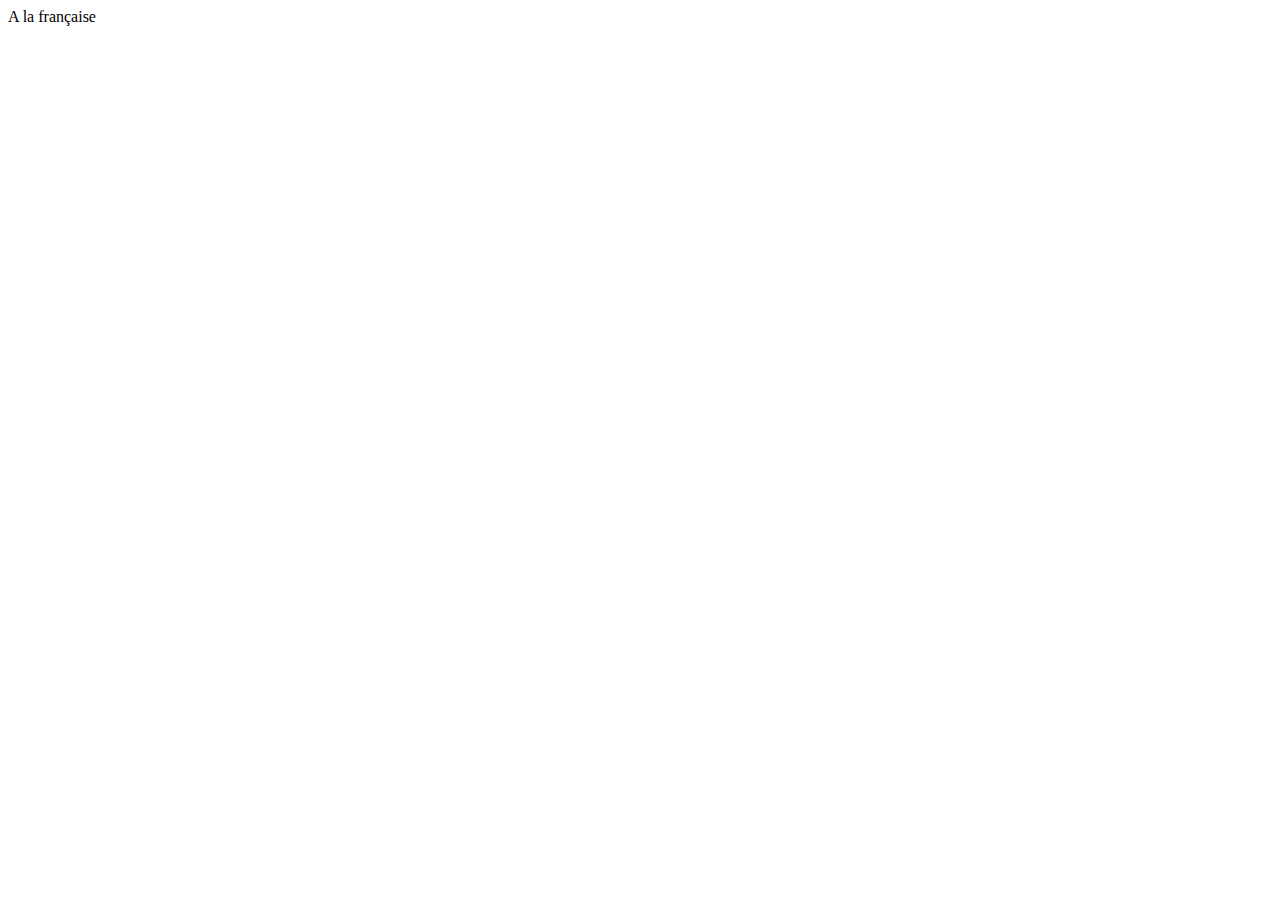
==== restaurants/aLaFrancaise.html @ 0c7dd2fc "mise en place page restaurants" ====
<!DOCTYPE html>
<html lang="en">
    <head>
        <meta charset="UTF-8" />
        <meta name="viewport" content="width=device-width, initial-scale=1.0" />
        <title>A la française</title>
    </head>
    <body>
        A la française
    </body>
</html>
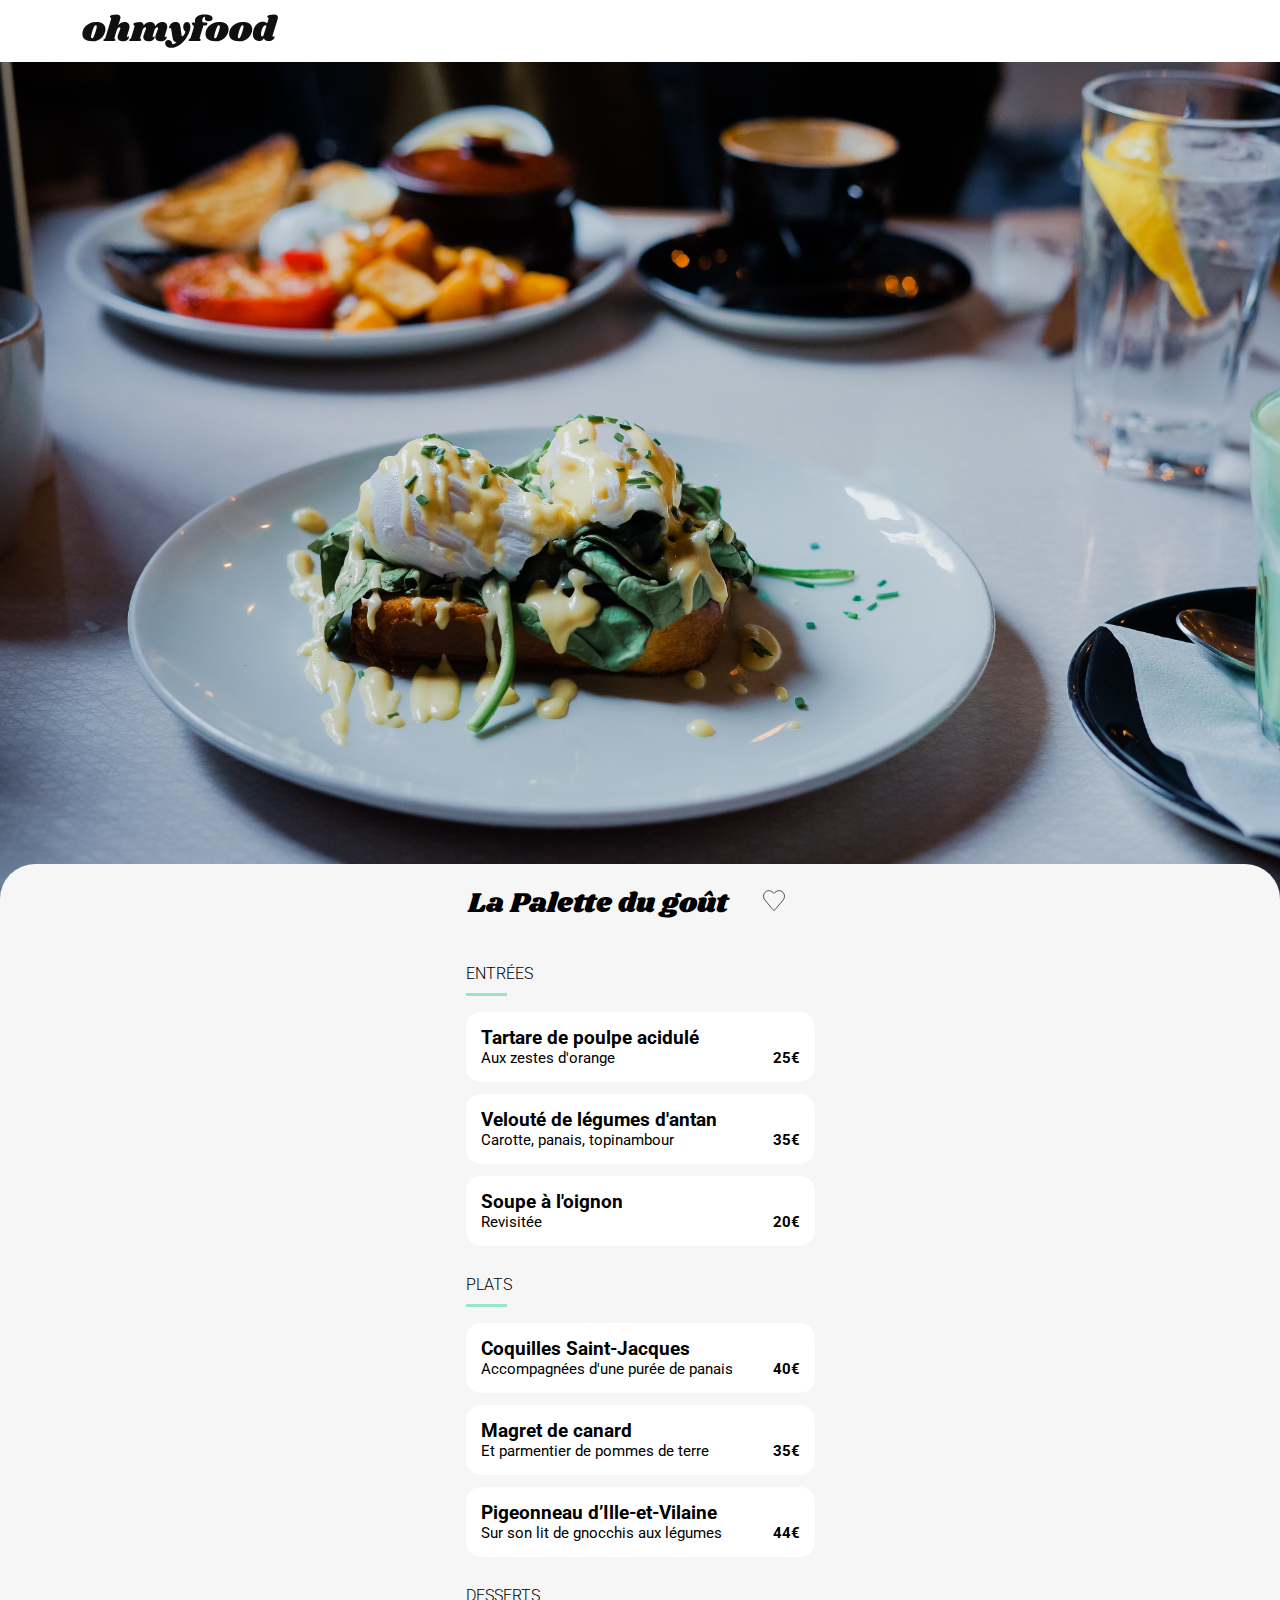
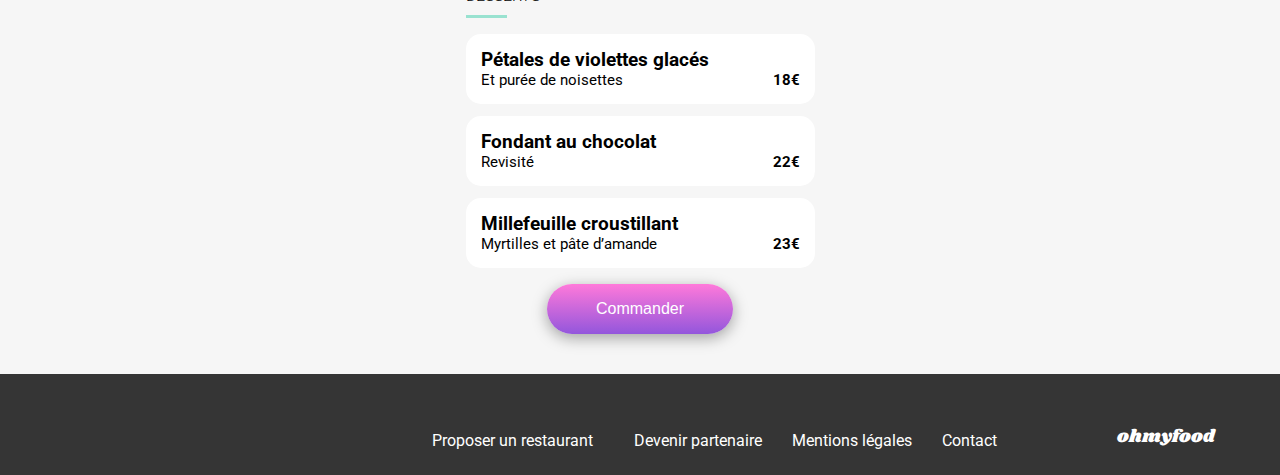
==== commit e50cce06: "mise en place des pages restaurants" ====
--- a/restaurants/aLaFrancaise.html
+++ b/restaurants/aLaFrancaise.html
@@ -3,9 +3,344 @@
     <head>
         <meta charset="UTF-8" />
         <meta name="viewport" content="width=device-width, initial-scale=1.0" />
+        <link
+            rel="stylesheet"
+            href="https://cdnjs.cloudflare.com/ajax/libs/font-awesome/6.2.1/css/all.min.css"
+            integrity="sha512-MV7K8+y+gLIBoVD59lQIYicR65iaqukzvf/nwasF0nqhPay5w/9lJmVM2hMDcnK1OnMGCdVK+iQrJ7lzPJQd1w=="
+            crossorigin="anonymous"
+            referrerpolicy="no-referrer"
+        />
+        <link
+            href="https://fonts.googleapis.com/css2?family=Roboto:wght@300;500;700&family=Shrikhand&display=swap"
+            rel="stylesheet"
+        />
+        <link href="https://fonts.googleapis.com/css2?family=Shrikhand&display=swap" rel="stylesheet" />
+        <link rel="stylesheet" href="../sass/main.css" />
         <title>A la française</title>
     </head>
     <body>
-        A la française
+        <header class="header">
+            <div class="header_restaurants">
+                <a class="arrow" href="../index.html"><i class="fa-solid fa-arrow-left fa-lg"></i></a>
+                <img src="../images-text/images/logo/ohmyfood@2x.svg" alt="logo ohmyfood" />
+            </div>
+
+            <img
+                class="resto_photo"
+                src="../images-text/images/restaurants/toa-heftiba-DQKerTsQwi0-unsplash.jpg"
+                alt="photo A la française"
+            />
+        </header>
+        <main class="resto_menu">
+            <div class="resto_menu-header">
+                <h1 class="resto_name">La Palette du goût</h1>
+                <button class="card__icon heart-restaurants">
+                    <svg
+                        width="22px"
+                        height="21px"
+                        class="card__like"
+                        viewBox="0 -1 32 32"
+                        version="1.1"
+                        fill="transparant"
+                        stroke="black"
+                    >
+                        <defs>
+                            <linearGradient id="gradient" x1="0%" y1="0%" x2="0%" y2="100%">
+                                <stop offset="0%" style="stop-color: #9356dc" />
+                                <stop offset="100%" style="stop-color: #ff79da" />
+                            </linearGradient>
+                        </defs>
+                        <g class="SVGRepo_bgCarrier" stroke-width="0" />
+
+                        <g class="SVGRepo_tracerCarrier" stroke-linecap="round" stroke-linejoin="round" />
+
+                        <g class="SVGRepo_iconCarrier">
+                            <title>heart-like</title>
+                            <desc>Created with Sketch Beta.</desc>
+                            <defs></defs>
+                            <g class="Page-1" stroke="none" stroke-width="1" fill="none" fill-rule="evenodd">
+                                <g class="Icon-Set-Filled" transform="translate(-102.000000, -882.000000)" fill="none">
+                                    <path
+                                        fill="transparent"
+                                        stroke="black"
+                                        d="M126,882 C122.667,882 119.982,883.842 117.969,886.235 C116.013,883.76 113.333,882 110,882 C105.306,882 102,886.036 102,890.438 C102,892.799 102.967,894.499 104.026,896.097 L116.459,911.003 C117.854,912.312 118.118,912.312 119.513,911.003 L131.974,896.097 C133.22,894.499 134,892.799 134,890.438 C134,886.036 130.694,882 126,882"
+                                        class="heart-like"
+                                    ></path>
+                                </g>
+                            </g>
+                        </g>
+                    </svg>
+                </button>
+            </div>
+
+            <section class="resto_menu-entries">
+                <h2 class="resto_menu-title">Entrées</h2>
+
+                <ul class="resto_menu-list">
+                    <li class="resto_menu-list-item">
+                        <div class="resto_menu-list-item-text">
+                            <h3>Tartare de poulpe acidulé</h3>
+                            <div class="resto_menu-list-item-complement">
+                                <p>Aux zestes d'orange</p>
+                                <h4>25€</h4>
+                            </div>
+                        </div>
+                        <div class="selected">
+                            <svg viewBox="0 0 60 69" fill="none" xmlns="http://www.w3.org/2000/svg">
+                                <g class="Select-button">
+                                    <path
+                                        class="Rectangle-8"
+                                        d="M0.5 0H44.5C52.7843 0 59.5 6.71573 59.5 15V54C59.5 62.2843 52.7843 69 44.5 69H0.5V0Z"
+                                        fill="#99E2D0"
+                                    />
+                                    <path
+                                        class="IconCheck"
+                                        d="M40.0847 34.9656C40.0847 40.4884 35.6076 44.9656 30.0847 44.9656C24.5619 44.9656 20.0847 40.4884 20.0847 34.9656C20.0847 29.4427 24.5619 24.9656 30.0847 24.9656C35.6076 24.9656 40.0847 29.4427 40.0847 34.9656ZM28.928 40.2605L36.3474 32.8411C36.5993 32.5892 36.5993 32.1807 36.3474 31.9288L35.435 31.0164C35.1831 30.7644 34.7746 30.7644 34.5226 31.0164L28.4718 37.0671L25.6469 34.2421C25.3949 33.9902 24.9864 33.9902 24.7344 34.2421L23.8221 35.1545C23.5701 35.4065 23.5701 35.815 23.8221 36.0669L28.0156 40.2605C28.2676 40.5124 28.676 40.5124 28.928 40.2605Z"
+                                        fill="white"
+                                    />
+                                </g>
+                            </svg>
+                        </div>
+                    </li>
+                    <li class="resto_menu-list-item">
+                        <div class="resto_menu-list-item-text">
+                            <h3>Velouté de légumes d'antan</h3>
+                            <div class="resto_menu-list-item-complement">
+                                <p>Carotte, panais, topinambour</p>
+                                <h4>35€</h4>
+                            </div>
+                        </div>
+                        <div class="selected">
+                            <svg viewBox="0 0 60 69" fill="none" xmlns="http://www.w3.org/2000/svg">
+                                <g class="Select-button">
+                                    <path
+                                        class="Rectangle-8"
+                                        d="M0.5 0H44.5C52.7843 0 59.5 6.71573 59.5 15V54C59.5 62.2843 52.7843 69 44.5 69H0.5V0Z"
+                                        fill="#99E2D0"
+                                    />
+                                    <path
+                                        class="IconCheck"
+                                        d="M40.0847 34.9656C40.0847 40.4884 35.6076 44.9656 30.0847 44.9656C24.5619 44.9656 20.0847 40.4884 20.0847 34.9656C20.0847 29.4427 24.5619 24.9656 30.0847 24.9656C35.6076 24.9656 40.0847 29.4427 40.0847 34.9656ZM28.928 40.2605L36.3474 32.8411C36.5993 32.5892 36.5993 32.1807 36.3474 31.9288L35.435 31.0164C35.1831 30.7644 34.7746 30.7644 34.5226 31.0164L28.4718 37.0671L25.6469 34.2421C25.3949 33.9902 24.9864 33.9902 24.7344 34.2421L23.8221 35.1545C23.5701 35.4065 23.5701 35.815 23.8221 36.0669L28.0156 40.2605C28.2676 40.5124 28.676 40.5124 28.928 40.2605Z"
+                                        fill="white"
+                                    />
+                                </g>
+                            </svg>
+                        </div>
+                    </li>
+                    <li class="resto_menu-list-item">
+                        <div class="resto_menu-list-item-text">
+                            <h3>Soupe à l'oignon</h3>
+                            <div class="resto_menu-list-item-complement">
+                                <p>Revisitée</p>
+                                <h4>20€</h4>
+                            </div>
+                        </div>
+                        <div class="selected">
+                            <svg viewBox="0 0 60 69" fill="none" xmlns="http://www.w3.org/2000/svg">
+                                <g class="Select-button">
+                                    <path
+                                        class="Rectangle8"
+                                        d="M0.5 0H44.5C52.7843 0 59.5 6.71573 59.5 15V54C59.5 62.2843 52.7843 69 44.5 69H0.5V0Z"
+                                        fill="#99E2D0"
+                                    />
+                                    <path
+                                        class="IconCheck"
+                                        d="M40.0847 34.9656C40.0847 40.4884 35.6076 44.9656 30.0847 44.9656C24.5619 44.9656 20.0847 40.4884 20.0847 34.9656C20.0847 29.4427 24.5619 24.9656 30.0847 24.9656C35.6076 24.9656 40.0847 29.4427 40.0847 34.9656ZM28.928 40.2605L36.3474 32.8411C36.5993 32.5892 36.5993 32.1807 36.3474 31.9288L35.435 31.0164C35.1831 30.7644 34.7746 30.7644 34.5226 31.0164L28.4718 37.0671L25.6469 34.2421C25.3949 33.9902 24.9864 33.9902 24.7344 34.2421L23.8221 35.1545C23.5701 35.4065 23.5701 35.815 23.8221 36.0669L28.0156 40.2605C28.2676 40.5124 28.676 40.5124 28.928 40.2605Z"
+                                        fill="white"
+                                    />
+                                </g>
+                            </svg>
+                        </div>
+                    </li>
+                </ul>
+            </section>
+
+            <section class="resto_menu-dishes">
+                <h2 class="resto_menu-title">plats</h2>
+
+                <ul class="resto_menu-list">
+                    <li class="resto_menu-list-item">
+                        <div class="resto_menu-list-item-text">
+                            <h3>Coquilles Saint-Jacques</h3>
+                            <div class="resto_menu-list-item-complement">
+                                <p>Accompagnées d'une purée de panais</p>
+                                <h4>40€</h4>
+                            </div>
+                        </div>
+                        <div class="selected">
+                            <svg viewBox="0 0 60 69" fill="none" xmlns="http://www.w3.org/2000/svg">
+                                <g class="Select-button">
+                                    <path
+                                        class="Rectangle-8"
+                                        d="M0.5 0H44.5C52.7843 0 59.5 6.71573 59.5 15V54C59.5 62.2843 52.7843 69 44.5 69H0.5V0Z"
+                                        fill="#99E2D0"
+                                    />
+                                    <path
+                                        class="IconCheck"
+                                        d="M40.0847 34.9656C40.0847 40.4884 35.6076 44.9656 30.0847 44.9656C24.5619 44.9656 20.0847 40.4884 20.0847 34.9656C20.0847 29.4427 24.5619 24.9656 30.0847 24.9656C35.6076 24.9656 40.0847 29.4427 40.0847 34.9656ZM28.928 40.2605L36.3474 32.8411C36.5993 32.5892 36.5993 32.1807 36.3474 31.9288L35.435 31.0164C35.1831 30.7644 34.7746 30.7644 34.5226 31.0164L28.4718 37.0671L25.6469 34.2421C25.3949 33.9902 24.9864 33.9902 24.7344 34.2421L23.8221 35.1545C23.5701 35.4065 23.5701 35.815 23.8221 36.0669L28.0156 40.2605C28.2676 40.5124 28.676 40.5124 28.928 40.2605Z"
+                                        fill="white"
+                                    />
+                                </g>
+                            </svg>
+                        </div>
+                    </li>
+                    <li class="resto_menu-list-item">
+                        <div class="resto_menu-list-item-text">
+                            <h3>Magret de canard</h3>
+                            <div class="resto_menu-list-item-complement">
+                                <p>Et parmentier de pommes de terre</p>
+                                <h4>35€</h4>
+                            </div>
+                        </div>
+                        <div class="selected">
+                            <svg viewBox="0 0 60 69" fill="none" xmlns="http://www.w3.org/2000/svg">
+                                <g class="Select-button">
+                                    <path
+                                        class="Rectangle-8"
+                                        d="M0.5 0H44.5C52.7843 0 59.5 6.71573 59.5 15V54C59.5 62.2843 52.7843 69 44.5 69H0.5V0Z"
+                                        fill="#99E2D0"
+                                    />
+                                    <path
+                                        class="IconCheck"
+                                        d="M40.0847 34.9656C40.0847 40.4884 35.6076 44.9656 30.0847 44.9656C24.5619 44.9656 20.0847 40.4884 20.0847 34.9656C20.0847 29.4427 24.5619 24.9656 30.0847 24.9656C35.6076 24.9656 40.0847 29.4427 40.0847 34.9656ZM28.928 40.2605L36.3474 32.8411C36.5993 32.5892 36.5993 32.1807 36.3474 31.9288L35.435 31.0164C35.1831 30.7644 34.7746 30.7644 34.5226 31.0164L28.4718 37.0671L25.6469 34.2421C25.3949 33.9902 24.9864 33.9902 24.7344 34.2421L23.8221 35.1545C23.5701 35.4065 23.5701 35.815 23.8221 36.0669L28.0156 40.2605C28.2676 40.5124 28.676 40.5124 28.928 40.2605Z"
+                                        fill="white"
+                                    />
+                                </g>
+                            </svg>
+                        </div>
+                    </li>
+                    <li class="resto_menu-list-item">
+                        <div class="resto_menu-list-item-text">
+                            <h3>Pigeonneau d’Ille-et-Vilaine</h3>
+                            <div class="resto_menu-list-item-complement">
+                                <p>Sur son lit de gnocchis aux légumes</p>
+                                <h4>44€</h4>
+                            </div>
+                        </div>
+                        <div class="selected">
+                            <svg viewBox="0 0 60 69" fill="none" xmlns="http://www.w3.org/2000/svg">
+                                <g class="Select-button">
+                                    <path
+                                        class="Rectangle-8"
+                                        d="M0.5 0H44.5C52.7843 0 59.5 6.71573 59.5 15V54C59.5 62.2843 52.7843 69 44.5 69H0.5V0Z"
+                                        fill="#99E2D0"
+                                    />
+                                    <path
+                                        class="IconCheck"
+                                        d="M40.0847 34.9656C40.0847 40.4884 35.6076 44.9656 30.0847 44.9656C24.5619 44.9656 20.0847 40.4884 20.0847 34.9656C20.0847 29.4427 24.5619 24.9656 30.0847 24.9656C35.6076 24.9656 40.0847 29.4427 40.0847 34.9656ZM28.928 40.2605L36.3474 32.8411C36.5993 32.5892 36.5993 32.1807 36.3474 31.9288L35.435 31.0164C35.1831 30.7644 34.7746 30.7644 34.5226 31.0164L28.4718 37.0671L25.6469 34.2421C25.3949 33.9902 24.9864 33.9902 24.7344 34.2421L23.8221 35.1545C23.5701 35.4065 23.5701 35.815 23.8221 36.0669L28.0156 40.2605C28.2676 40.5124 28.676 40.5124 28.928 40.2605Z"
+                                        fill="white"
+                                    />
+                                </g>
+                            </svg>
+                        </div>
+                    </li>
+                </ul>
+            </section>
+            <section class="resto_menu-desserts">
+                <h2 class="resto_menu-title">Desserts</h2>
+
+                <ul class="resto_menu-list">
+                    <li class="resto_menu-list-item">
+                        <div class="resto_menu-list-item-text">
+                            <h3>Pétales de violettes glacés</h3>
+                            <div class="resto_menu-list-item-complement">
+                                <p>Et purée de noisettes</p>
+                                <h4>18€</h4>
+                            </div>
+                        </div>
+                        <div class="selected">
+                            <svg viewBox="0 0 60 69" fill="none" xmlns="http://www.w3.org/2000/svg">
+                                <g class="Select-button">
+                                    <path
+                                        class="Rectangle-8"
+                                        d="M0.5 0H44.5C52.7843 0 59.5 6.71573 59.5 15V54C59.5 62.2843 52.7843 69 44.5 69H0.5V0Z"
+                                        fill="#99E2D0"
+                                    />
+                                    <path
+                                        class="IconCheck"
+                                        d="M40.0847 34.9656C40.0847 40.4884 35.6076 44.9656 30.0847 44.9656C24.5619 44.9656 20.0847 40.4884 20.0847 34.9656C20.0847 29.4427 24.5619 24.9656 30.0847 24.9656C35.6076 24.9656 40.0847 29.4427 40.0847 34.9656ZM28.928 40.2605L36.3474 32.8411C36.5993 32.5892 36.5993 32.1807 36.3474 31.9288L35.435 31.0164C35.1831 30.7644 34.7746 30.7644 34.5226 31.0164L28.4718 37.0671L25.6469 34.2421C25.3949 33.9902 24.9864 33.9902 24.7344 34.2421L23.8221 35.1545C23.5701 35.4065 23.5701 35.815 23.8221 36.0669L28.0156 40.2605C28.2676 40.5124 28.676 40.5124 28.928 40.2605Z"
+                                        fill="white"
+                                    />
+                                </g>
+                            </svg>
+                        </div>
+                    </li>
+                    <li class="resto_menu-list-item">
+                        <div class="resto_menu-list-item-text">
+                            <h3>Fondant au chocolat</h3>
+                            <div class="resto_menu-list-item-complement">
+                                <p>Revisité</p>
+                                <h4>22€</h4>
+                            </div>
+                        </div>
+                        <div class="selected">
+                            <svg viewBox="0 0 60 69" fill="none" xmlns="http://www.w3.org/2000/svg">
+                                <g class="Select-button">
+                                    <path
+                                        class="Rectangle-8"
+                                        d="M0.5 0H44.5C52.7843 0 59.5 6.71573 59.5 15V54C59.5 62.2843 52.7843 69 44.5 69H0.5V0Z"
+                                        fill="#99E2D0"
+                                    />
+                                    <path
+                                        class="IconCheck"
+                                        d="M40.0847 34.9656C40.0847 40.4884 35.6076 44.9656 30.0847 44.9656C24.5619 44.9656 20.0847 40.4884 20.0847 34.9656C20.0847 29.4427 24.5619 24.9656 30.0847 24.9656C35.6076 24.9656 40.0847 29.4427 40.0847 34.9656ZM28.928 40.2605L36.3474 32.8411C36.5993 32.5892 36.5993 32.1807 36.3474 31.9288L35.435 31.0164C35.1831 30.7644 34.7746 30.7644 34.5226 31.0164L28.4718 37.0671L25.6469 34.2421C25.3949 33.9902 24.9864 33.9902 24.7344 34.2421L23.8221 35.1545C23.5701 35.4065 23.5701 35.815 23.8221 36.0669L28.0156 40.2605C28.2676 40.5124 28.676 40.5124 28.928 40.2605Z"
+                                        fill="white"
+                                    />
+                                </g>
+                            </svg>
+                        </div>
+                    </li>
+                    <li class="resto_menu-list-item">
+                        <div class="resto_menu-list-item-text">
+                            <h3>Millefeuille croustillant</h3>
+                            <div class="resto_menu-list-item-complement">
+                                <p>Myrtilles et pâte d’amande</p>
+                                <h4>23€</h4>
+                            </div>
+                        </div>
+                        <div class="selected">
+                            <svg viewBox="0 0 60 69" fill="none" xmlns="http://www.w3.org/2000/svg">
+                                <g class="Select-button">
+                                    <path
+                                        class="Rectangle-8"
+                                        d="M0.5 0H44.5C52.7843 0 59.5 6.71573 59.5 15V54C59.5 62.2843 52.7843 69 44.5 69H0.5V0Z"
+                                        fill="#99E2D0"
+                                    />
+                                    <path
+                                        class="IconCheck"
+                                        d="M40.0847 34.9656C40.0847 40.4884 35.6076 44.9656 30.0847 44.9656C24.5619 44.9656 20.0847 40.4884 20.0847 34.9656C20.0847 29.4427 24.5619 24.9656 30.0847 24.9656C35.6076 24.9656 40.0847 29.4427 40.0847 34.9656ZM28.928 40.2605L36.3474 32.8411C36.5993 32.5892 36.5993 32.1807 36.3474 31.9288L35.435 31.0164C35.1831 30.7644 34.7746 30.7644 34.5226 31.0164L28.4718 37.0671L25.6469 34.2421C25.3949 33.9902 24.9864 33.9902 24.7344 34.2421L23.8221 35.1545C23.5701 35.4065 23.5701 35.815 23.8221 36.0669L28.0156 40.2605C28.2676 40.5124 28.676 40.5124 28.928 40.2605Z"
+                                        fill="white"
+                                    />
+                                </g>
+                            </svg>
+                        </div>
+                    </li>
+                </ul>
+            </section>
+
+            <button class="mainButton restaurant-button">Commander</button>
+        </main>
+
+        <footer class="footer">
+            <p class="footer__logo">ohmyfood</p>
+            <ul class="footer__list-container">
+                <li class="footer__footer-list-with-logo">
+                    <a href="#">
+                        <i class="fa-solid fa-utensils fa-sm"></i>
+                        <p>Proposer un restaurant</p>
+                    </a>
+                </li>
+
+                <li class="footer__footer-list-with-logo">
+                    <a href="#">
+                        <i class="fa-sharp fa-solid fa-handshake-angle fa-xs"></i>
+                        <p>Devenir partenaire</p>
+                    </a>
+                </li>
+
+                <li class="footer__footer-list"><a href="#"> Mentions légales</a></li>
+                <li class="footer__footer-list"><a href="mailto:ohmyfood@homyfood.com">Contact</a></li>
+            </ul>
+        </footer>
     </body>
 </html>
--- a/sass/main.css
+++ b/sass/main.css
@@ -0,0 +1,640 @@
+@keyframes spinner {
+  from {
+    transform: rotate(0deg);
+  }
+  to {
+    transform: rotate(360deg);
+  }
+}
+@keyframes onScreen {
+  0% {
+    opacity: 1;
+  }
+  99% {
+    opacity: 1;
+  }
+  100% {
+    visibility: hidden;
+  }
+}
+@keyframes display {
+  from {
+    visibility: hidden;
+    display: none;
+  }
+  to {
+    opacity: 1;
+  }
+}
+@keyframes fill {
+  from {
+    opacity: 0;
+    stroke: none;
+  }
+  to {
+    opacity: 1;
+    stroke: none;
+  }
+}
+@keyframes fillOut {
+  0% {
+    fill: url(#gradient);
+    opacity: 1;
+  }
+  50% {
+    opacity: 0.5;
+  }
+  100% {
+    opacity: 0;
+    stroke: none;
+  }
+}
+@keyframes checked {
+  from {
+    transform: scaleX(0);
+  }
+  to {
+    transform: scaleX(1);
+  }
+}
+@keyframes unChecked {
+  from {
+    transform: scaleX(1);
+  }
+  to {
+    transform: scaleX(0);
+    display: none;
+  }
+}
+@keyframes checkedPrice {
+  from {
+    transform: translateX(50px);
+  }
+  to {
+    transform: translateX(0px);
+  }
+}
+@keyframes inverseCheckedPrice {
+  from {
+    transform: translateX(-50px);
+  }
+  to {
+    transform: translateX(0px);
+  }
+}
+@keyframes checkedText {
+  to {
+    text-overflow: ellipsis;
+  }
+}
+@keyframes arrived1 {
+  from {
+    translate: 0% 100%;
+    opacity: 0;
+  }
+  to {
+    translate: 0% -5%;
+    opacity: 1;
+  }
+}
+body {
+  display: flex;
+  flex-direction: column;
+  margin: unset;
+  padding: unset;
+  font-family: "Roboto", sans-serif;
+}
+
+.mainButton {
+  border: none;
+  height: 50px;
+  border-radius: 25px;
+  background: linear-gradient(#ff79da, #9356dc);
+  box-shadow: 0px 4px 15px 0px rgba(0, 0, 0, 0.35);
+  color: white;
+  font-size: 16px;
+  font-weight: 500;
+}
+.mainButton:hover {
+  filter: brightness(125%);
+  box-shadow: 0px 10px 25px 0px rgba(0, 0, 0, 0.35);
+}
+
+.header {
+  font-family: "Roboto", sans-serif;
+}
+.header__logo {
+  display: flex;
+  justify-content: center;
+}
+.header__logo img {
+  width: 162px;
+  height: 36px;
+  margin: 14px 89px 13px;
+}
+.header_restaurants {
+  display: flex;
+  justify-content: flex-start;
+  gap: 65px;
+  padding-top: 14px;
+  padding-bottom: 14px;
+  padding-left: 17px;
+  align-items: center;
+}
+.header_restaurants a {
+  text-decoration: none;
+  color: black;
+}
+
+.location {
+  display: flex;
+  display: flex;
+  align-items: center;
+  justify-content: center;
+  gap: 17px;
+  background: linear-gradient(#cac6c6, #eaeaea 9%);
+}
+
+.arrow {
+  display: flex;
+  align-content: center;
+  flex-wrap: wrap;
+}
+
+.footer {
+  background-color: #353535;
+  color: white;
+  padding: 22px 25px;
+}
+@media (min-width: 1024px) {
+  .footer {
+    padding: 50px 0px 25px;
+    display: flex;
+    flex-direction: row-reverse;
+    align-items: flex-end;
+    gap: 120px;
+  }
+}
+.footer__list-container {
+  display: flex;
+  flex-direction: column;
+  gap: 7px;
+  margin: unset;
+  padding: unset;
+}
+@media (min-width: 1024px) {
+  .footer__list-container {
+    display: flex;
+    flex-direction: row;
+    gap: 30px;
+    margin: unset;
+    padding: unset;
+  }
+}
+.footer__list-container p {
+  margin: unset;
+}
+.footer__footer-list-with-logo, .footer__footer-list {
+  list-style-type: none;
+}
+.footer__footer-list-with-logo a, .footer__footer-list a {
+  color: white;
+  text-decoration: none;
+  display: flex;
+  gap: 11px;
+  align-items: center;
+}
+.footer__logo {
+  font-family: "Shrikhand", cursive;
+  font-size: 18px;
+  font-weight: 400;
+  margin: unset;
+  padding-bottom: 16px;
+}
+@media (min-width: 1024px) {
+  .footer__logo {
+    padding-right: 65px;
+    padding-bottom: unset;
+  }
+}
+
+.mainTitle {
+  font-size: 24px;
+  font-weight: 700;
+  margin: unset;
+}
+@media (min-width: 1024px) {
+  .mainTitle {
+    font-size: 40px;
+  }
+}
+
+/***** Section book  *****/
+.book {
+  background-color: #f6f6f6;
+  display: flex;
+  flex-direction: column;
+  flex-wrap: wrap;
+  align-items: center;
+  text-align: center;
+  padding-bottom: 57px;
+}
+@media (min-width: 1024px) {
+  .book {
+    gap: 18px;
+  }
+}
+
+.book .mainTitle {
+  padding-top: 40px;
+  margin-left: 42px;
+  margin-right: 58px;
+}
+
+.book p {
+  margin: 10px 20px 27px 34px;
+}
+@media (min-width: 1024px) {
+  .book p {
+    font-size: 18px;
+  }
+}
+
+.book .mainButton {
+  width: 218px;
+  padding: 13px 19px;
+}
+
+/***** Section fonctionnement *****/
+@media (min-width: 1024px) {
+  .info {
+    margin: 50px 180px;
+  }
+}
+.info ul {
+  margin: unset;
+  padding: unset;
+}
+@media (min-width: 1024px) {
+  .info__container {
+    display: flex;
+    gap: 36px;
+    justify-content: space-around;
+  }
+}
+.info__list {
+  display: flex;
+  align-items: center;
+  margin-left: 33px;
+  margin-bottom: 25px;
+  border-radius: 25px;
+  box-shadow: 0px 4px 15px 0px rgba(0, 0, 0, 0.15);
+  list-style-type: none;
+  width: 323px;
+  height: 72px;
+  background-color: #f6f6f6;
+}
+@media (min-width: 1024px) {
+  .info__list {
+    margin-left: 10px;
+  }
+}
+.info__list__text {
+  display: flex;
+  flex-direction: row;
+  align-items: center;
+  gap: 27px;
+  padding-left: 33px;
+}
+
+.mainTitle {
+  margin: 48px 80px 26px 20px;
+}
+@media (min-width: 1024px) {
+  .mainTitle {
+    margin-bottom: 25px;
+  }
+}
+
+.circle {
+  background-color: #9356dc;
+  color: white;
+  font-size: 14px;
+  border-radius: 25px;
+  padding-left: 3px;
+  padding-right: 2px;
+  display: flex;
+  flex-direction: row;
+  align-content: center;
+  justify-content: center;
+  width: 24px;
+  height: 24px;
+  padding-top: 5px;
+  margin-left: -15px;
+}
+
+.fa-mobile-screen-button,
+.fa-list-ul {
+  color: #7e7e7e;
+}
+
+.fa-store {
+  color: #9356dc;
+}
+
+/***** Section Restaurants *****/
+.restaurants {
+  display: flex;
+  flex-direction: column;
+  align-content: center;
+  flex-wrap: wrap;
+  background-color: #f6f6f6;
+  gap: 18px;
+  padding-bottom: 66px;
+}
+@media (min-width: 1024px) {
+  .restaurants {
+    padding-left: 180px;
+    padding-right: 180px;
+  }
+}
+
+@media (min-width: 1024px) {
+  .restaurants.mainTitle {
+    padding-top: 30px;
+  }
+}
+
+.card-container {
+  display: flex;
+  flex-direction: column;
+  gap: 18px;
+}
+@media (min-width: 1024px) {
+  .card-container {
+    display: flex;
+    flex-direction: row;
+    flex-wrap: wrap;
+    justify-content: space-between;
+    row-gap: 50px;
+  }
+}
+
+.card {
+  display: flex;
+  flex-direction: column;
+  width: 340px;
+  height: 251px;
+  background-color: white;
+  border-radius: 15px;
+  box-shadow: 0px 4px 15px 0px rgba(0, 0, 0, 0.1);
+  position: relative;
+}
+@media (min-width: 1024px) {
+  .card {
+    width: 490px;
+  }
+}
+.card__info-container {
+  display: flex;
+  flex-direction: row;
+  flex-wrap: nowrap;
+  justify-content: space-between;
+}
+.card__info {
+  display: flex;
+  flex-direction: column;
+  padding-top: 16px;
+  padding-left: 13px;
+  gap: 5px;
+}
+.card__info h2, .card__info p {
+  margin: unset;
+}
+.card__icon {
+  margin: 23px 25px 33px;
+  background-color: white;
+  border: none;
+  width: 30px;
+  height: 30px;
+}
+.card__icon:hover .heart-like {
+  fill: url(#gradient);
+  animation: fill 1s;
+  animation-fill-mode: both;
+}
+.card__image {
+  width: 340px;
+  height: 171px;
+}
+@media (min-width: 1024px) {
+  .card__image {
+    width: 490px;
+  }
+}
+.card__image-horizontal {
+  width: 100%;
+  -o-object-fit: contain;
+     object-fit: contain;
+  position: relative;
+  -webkit-clip-path: inset(60px 0px 0px 0px round 15px 15px 0px 0px);
+          clip-path: inset(60px 0px 0px 0px round 15px 15px 0px 0px);
+  margin-top: -60px;
+}
+@media (min-width: 1024px) {
+  .card__image-horizontal {
+    -webkit-clip-path: inset(108px 0px 55px 0px round 15px 15px 0px 0px);
+            clip-path: inset(108px 0px 55px 0px round 15px 15px 0px 0px);
+    margin-top: -108px;
+  }
+}
+.card__image-vertical {
+  width: 100%;
+  -o-object-fit: contain;
+     object-fit: contain;
+  position: relative;
+  -webkit-clip-path: inset(160px 0px 96px 0px round 15px 15px 0px 0px);
+          clip-path: inset(160px 0px 96px 0px round 15px 15px 0px 0px);
+  margin-top: -160px;
+}
+@media (min-width: 1024px) {
+  .card__image-vertical {
+    -webkit-clip-path: inset(249px 0px 200px 0px round 15px 15px 0px 0px);
+            clip-path: inset(249px 0px 200px 0px round 15px 15px 0px 0px);
+    margin-top: -249px;
+  }
+}
+.card__new {
+  background-color: #99e2d0;
+  color: #008766;
+  padding: 7px 10px;
+  font-size: 14px;
+  font-weight: 500;
+  z-index: 1;
+  position: absolute;
+  top: 0.75rem;
+  left: 15.6rem;
+}
+@media (min-width: 1024px) {
+  .card__new {
+    top: 0.75rem;
+    left: 24.6rem;
+  }
+}
+
+.card a {
+  color: black;
+  text-decoration: none;
+}
+
+.icon-main {
+  position: absolute;
+  top: 175px;
+  left: 251px;
+}
+@media (min-width: 1024px) {
+  .icon-main {
+    left: 413px;
+  }
+}
+
+.resto_photo {
+  width: 100vw;
+  -o-object-fit: contain;
+     object-fit: contain;
+  position: relative;
+}
+.resto_photo-vertical {
+  width: 100vw;
+  -webkit-clip-path: inset(80px 0px 0px 0px);
+  clip-path: inset(111px 0px 125px 0px);
+  margin-top: -111px;
+  margin-bottom: -125px;
+}
+.resto_name {
+  font-family: "Shrikhand", cursive;
+  font-size: 28px;
+  font-weight: 400;
+}
+.resto_menu {
+  display: flex;
+  flex-direction: column;
+  align-content: center;
+  flex-wrap: wrap;
+  border-top-left-radius: 35px;
+  border-top-right-radius: 35px;
+  position: relative;
+  background-color: #f6f6f6;
+  margin-top: -55px;
+  z-index: 1;
+}
+.resto_menu-header {
+  display: flex;
+  flex-direction: row;
+  justify-content: space-around;
+}
+.resto_menu-title {
+  font-size: 16px;
+  font-weight: 300;
+  text-transform: uppercase;
+  border-bottom: 3px solid;
+  -o-border-image: linear-gradient(to right, #99e2d0 45px, #f6f6f6 30px) 5;
+     border-image: linear-gradient(to right, #99e2d0 45px, #f6f6f6 30px) 5;
+  padding-bottom: 10px;
+  margin-bottom: unset;
+}
+.resto_menu-entries {
+  display: flex;
+  flex-direction: column;
+  align-content: center;
+  flex-wrap: wrap;
+}
+.resto_menu-list {
+  display: flex;
+  flex-direction: column;
+  gap: 12px;
+  align-content: center;
+  flex-wrap: wrap;
+  padding: unset;
+}
+.resto_menu-list-item {
+  position: relative;
+  list-style-type: none;
+  background-color: white;
+  border-radius: 15px;
+  width: 349px;
+}
+.resto_menu-list-item-text {
+  padding: 15px;
+}
+.resto_menu-list-item-complement {
+  display: flex;
+  justify-content: space-between;
+  font-size: 15px;
+}
+.resto_menu-list-item h3,
+.resto_menu-list-item p,
+.resto_menu-list-item h4 {
+  padding: unset;
+  margin: unset;
+}
+.resto_menu-list-item:hover .selected {
+  position: absolute;
+  top: 0px;
+  left: 288px;
+  width: 62px;
+  transform: scaleX(1);
+  transform-origin: right;
+}
+.resto_menu-list-item:hover .resto_menu-list-item-text {
+  width: 260px;
+}
+.resto_menu-list-item:hover .resto_menu-list-item-text h3, .resto_menu-list-item:hover .resto_menu-list-item-complement p {
+  width: 220px;
+  white-space: nowrap;
+  overflow: hidden;
+  animation: checkedText 0.5s;
+  animation-fill-mode: forwards;
+}
+.resto_menu-list-item:hover .resto_menu-list-item-complement h4 {
+  transform-origin: right;
+  animation: checkedPrice 0.5s;
+}
+
+.restaurant-button {
+  width: 186px;
+  align-self: center;
+  margin-bottom: 40px;
+}
+
+.selected {
+  position: absolute;
+  top: 0px;
+  left: 288px;
+  width: 62px;
+  transform: scaleX(0);
+  transform-origin: right;
+  transition: transform 0.5s linear;
+}
+
+.resto_menu-list-item-complement h4 {
+  animation: inverseCheckedPrice 0.5s;
+}
+
+.heart-restaurants {
+  background-color: #f6f6f6;
+}
+
+.resto_menu-entries {
+  animation: arrived1 1s;
+}
+
+.resto_menu-dishes {
+  animation: arrived1 1s 1s;
+  animation-fill-mode: both;
+}
+
+.resto_menu-desserts {
+  animation: arrived1 1s 2s;
+  animation-fill-mode: both;
+}/*# sourceMappingURL=main.css.map */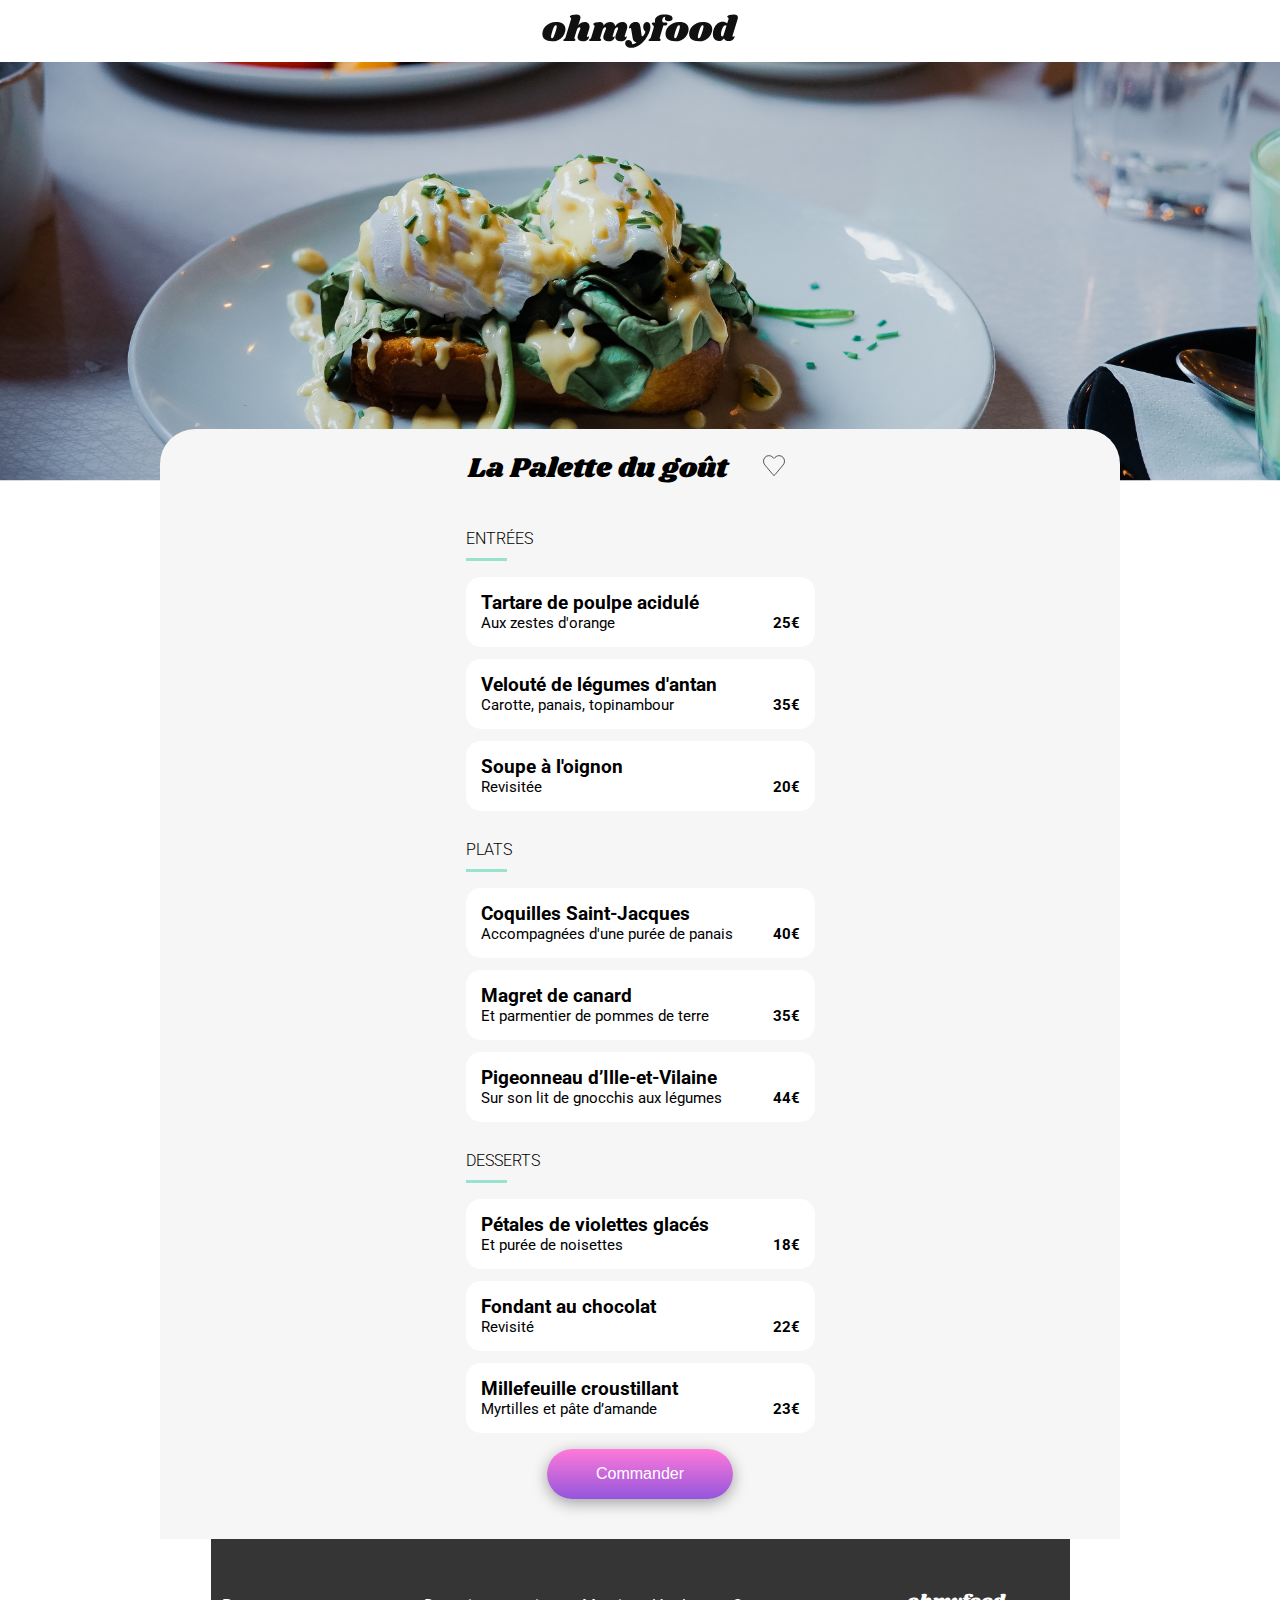
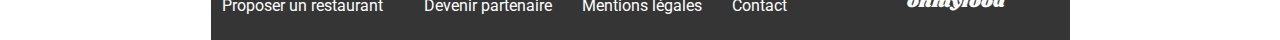
==== commit bd676bd4: "mise en place du responsive pages restaurants" ====
--- a/restaurants/aLaFrancaise.html
+++ b/restaurants/aLaFrancaise.html
@@ -24,7 +24,6 @@
                 <a class="arrow" href="../index.html"><i class="fa-solid fa-arrow-left fa-lg"></i></a>
                 <img src="../images-text/images/logo/ohmyfood@2x.svg" alt="logo ohmyfood" />
             </div>
-
             <img
                 class="resto_photo"
                 src="../images-text/images/restaurants/toa-heftiba-DQKerTsQwi0-unsplash.jpg"
--- a/sass/main.css
+++ b/sass/main.css
@@ -89,11 +89,11 @@
 }
 @keyframes arrived1 {
   from {
-    translate: 0% 100%;
+    transform: translateX(100%);
     opacity: 0;
   }
   to {
-    translate: 0% -5%;
+    transform: translateX(0%);
     opacity: 1;
   }
 }
@@ -103,6 +103,12 @@
   margin: unset;
   padding: unset;
   font-family: "Roboto", sans-serif;
+}
+@media (min-width: 1024px) {
+  body {
+    flex-wrap: wrap;
+    align-items: center;
+  }
 }
 
 .mainButton {
@@ -134,12 +140,9 @@
 }
 .header_restaurants {
   display: flex;
-  justify-content: flex-start;
-  gap: 65px;
+  justify-content: center;
   padding-top: 14px;
   padding-bottom: 14px;
-  padding-left: 17px;
-  align-items: center;
 }
 .header_restaurants a {
   text-decoration: none;
@@ -159,6 +162,9 @@
   display: flex;
   align-content: center;
   flex-wrap: wrap;
+  position: absolute;
+  top: 30px;
+  left: 22px;
 }
 
 .footer {
@@ -437,14 +443,14 @@
   -o-object-fit: contain;
      object-fit: contain;
   position: relative;
-  -webkit-clip-path: inset(60px 0px 0px 0px round 15px 15px 0px 0px);
-          clip-path: inset(60px 0px 0px 0px round 15px 15px 0px 0px);
+  -webkit-clip-path: inset(60px 0px 0px round 15px 15px 0px 0px);
+          clip-path: inset(60px 0px 0px round 15px 15px 0px 0px);
   margin-top: -60px;
 }
 @media (min-width: 1024px) {
   .card__image-horizontal {
-    -webkit-clip-path: inset(108px 0px 55px 0px round 15px 15px 0px 0px);
-            clip-path: inset(108px 0px 55px 0px round 15px 15px 0px 0px);
+    -webkit-clip-path: inset(108px 0px 55px round 15px 15px 0px 0px);
+            clip-path: inset(108px 0px 55px round 15px 15px 0px 0px);
     margin-top: -108px;
   }
 }
@@ -453,14 +459,14 @@
   -o-object-fit: contain;
      object-fit: contain;
   position: relative;
-  -webkit-clip-path: inset(160px 0px 96px 0px round 15px 15px 0px 0px);
-          clip-path: inset(160px 0px 96px 0px round 15px 15px 0px 0px);
+  -webkit-clip-path: inset(160px 0px 96px round 15px 15px 0px 0px);
+          clip-path: inset(160px 0px 96px round 15px 15px 0px 0px);
   margin-top: -160px;
 }
 @media (min-width: 1024px) {
   .card__image-vertical {
-    -webkit-clip-path: inset(249px 0px 200px 0px round 15px 15px 0px 0px);
-            clip-path: inset(249px 0px 200px 0px round 15px 15px 0px 0px);
+    -webkit-clip-path: inset(249px 0px 200px round 15px 15px 0px 0px);
+            clip-path: inset(249px 0px 200px round 15px 15px 0px 0px);
     margin-top: -249px;
   }
 }
@@ -504,10 +510,18 @@
      object-fit: contain;
   position: relative;
 }
+@media (min-width: 1024px) {
+  .resto_photo {
+    -webkit-clip-path: inset(260px 0px 175px);
+            clip-path: inset(260px 0px 175px);
+    margin-top: -260px;
+    margin-bottom: -175px;
+  }
+}
 .resto_photo-vertical {
   width: 100vw;
-  -webkit-clip-path: inset(80px 0px 0px 0px);
-  clip-path: inset(111px 0px 125px 0px);
+  -webkit-clip-path: inset(111px 0px 125px 0px);
+          clip-path: inset(111px 0px 125px 0px);
   margin-top: -111px;
   margin-bottom: -125px;
 }
@@ -527,6 +541,11 @@
   background-color: #f6f6f6;
   margin-top: -55px;
   z-index: 1;
+}
+@media (min-width: 1024px) {
+  .resto_menu {
+    width: 75vw;
+  }
 }
 .resto_menu-header {
   display: flex;
@@ -631,10 +650,10 @@
 
 .resto_menu-dishes {
   animation: arrived1 1s 1s;
-  animation-fill-mode: both;
+  animation-fill-mode: backwards;
 }
 
 .resto_menu-desserts {
   animation: arrived1 1s 2s;
-  animation-fill-mode: both;
+  animation-fill-mode: backwards;
 }/*# sourceMappingURL=main.css.map */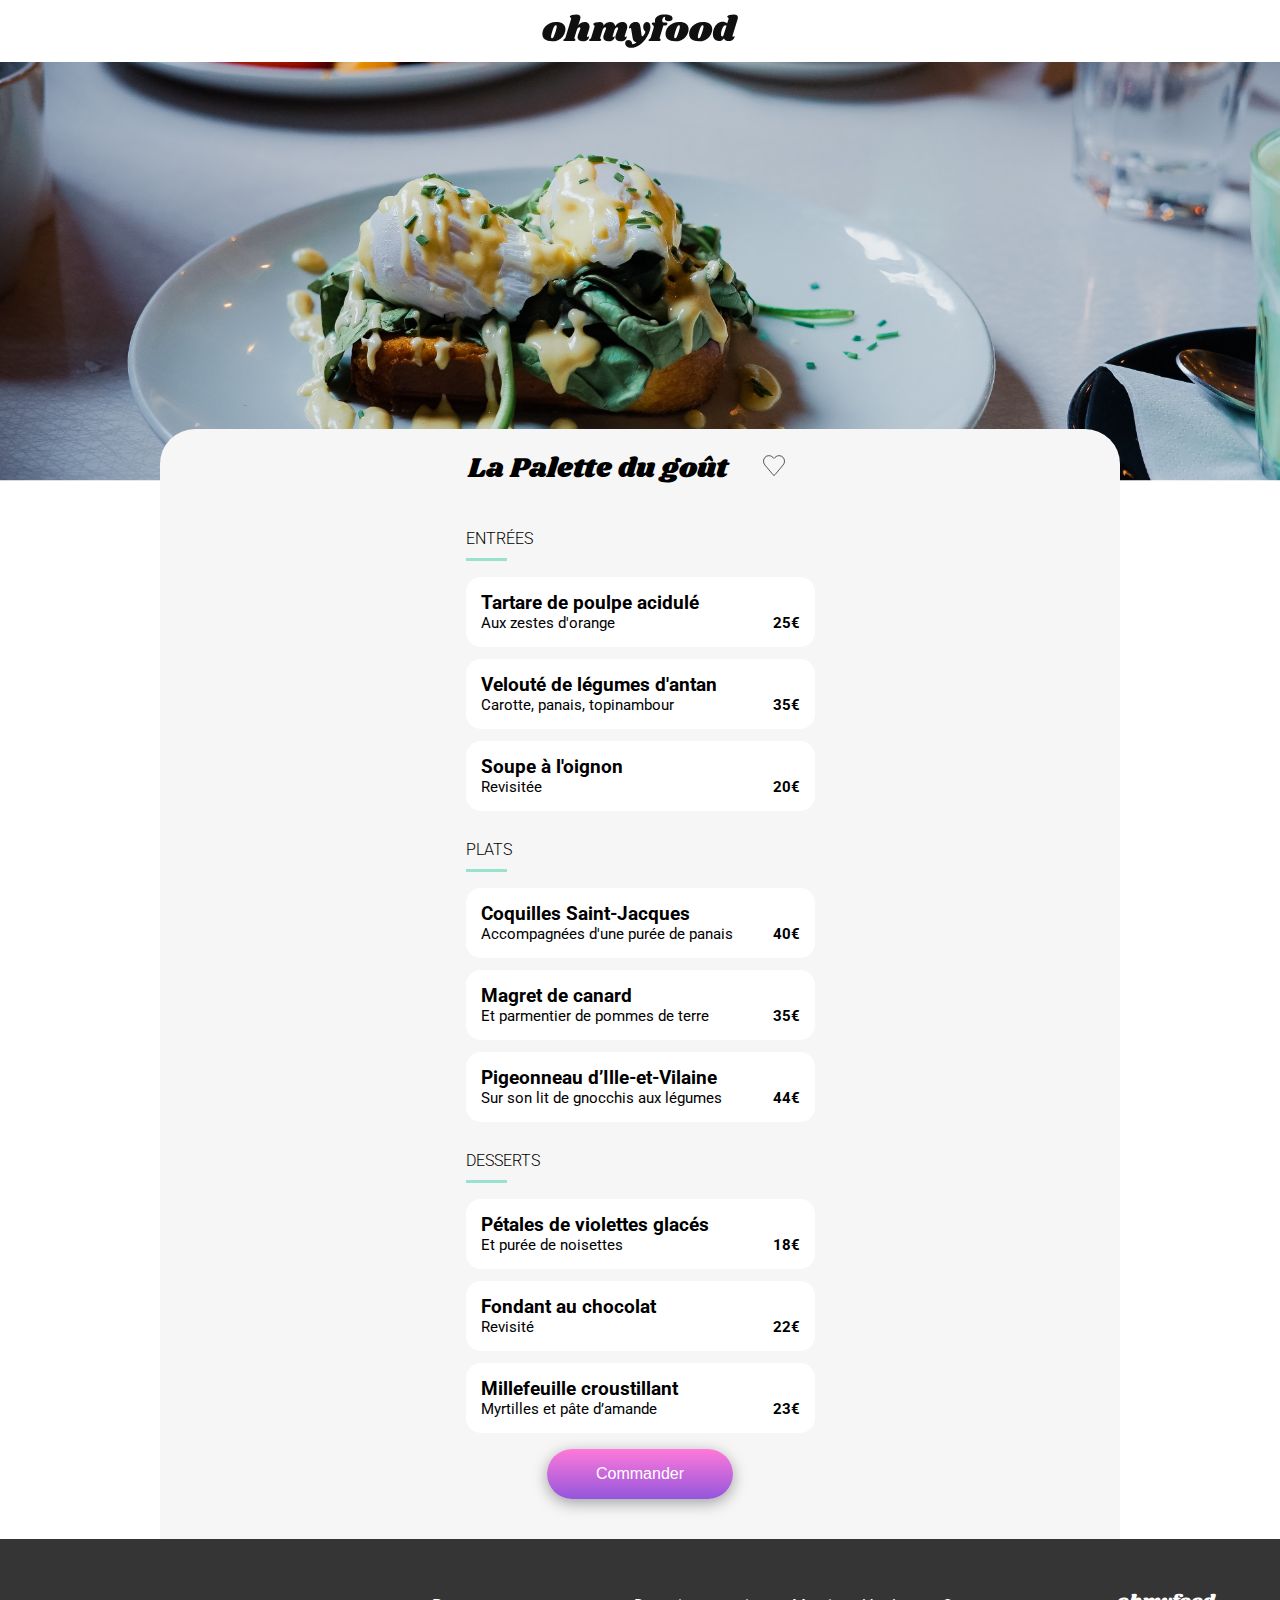
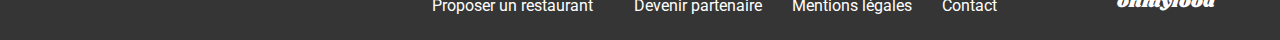
==== commit a9c0ccac: "last modif + clean code" ====
--- a/restaurants/aLaFrancaise.html
+++ b/restaurants/aLaFrancaise.html
@@ -60,10 +60,15 @@
                             <g class="Page-1" stroke="none" stroke-width="1" fill="none" fill-rule="evenodd">
                                 <g class="Icon-Set-Filled" transform="translate(-102.000000, -882.000000)" fill="none">
                                     <path
+                                        fill="url(#gradient)"
+                                        stroke="none"
+                                        d="M126,882 C122.667,882 119.982,883.842 117.969,886.235 C116.013,883.76 113.333,882 110,882 C105.306,882 102,886.036 102,890.438 C102,892.799 102.967,894.499 104.026,896.097 L116.459,911.003 C117.854,912.312 118.118,912.312 119.513,911.003 L131.974,896.097 C133.22,894.499 134,892.799 134,890.438 C134,886.036 130.694,882 126,882"
+                                        class="heart-like"
+                                    ></path>
+                                    <path
                                         fill="transparent"
                                         stroke="black"
                                         d="M126,882 C122.667,882 119.982,883.842 117.969,886.235 C116.013,883.76 113.333,882 110,882 C105.306,882 102,886.036 102,890.438 C102,892.799 102.967,894.499 104.026,896.097 L116.459,911.003 C117.854,912.312 118.118,912.312 119.513,911.003 L131.974,896.097 C133.22,894.499 134,892.799 134,890.438 C134,886.036 130.694,882 126,882"
-                                        class="heart-like"
                                     ></path>
                                 </g>
                             </g>
--- a/sass/main.css
+++ b/sass/main.css
@@ -1,3 +1,5 @@
+@charset "UTF-8";
+/*****Animation rotation du spinner*****/
 @keyframes spinner {
   from {
     transform: rotate(0deg);
@@ -6,6 +8,7 @@
     transform: rotate(360deg);
   }
 }
+/*****Animation affichage de la page puis disparition*****/
 @keyframes onScreen {
   0% {
     opacity: 1;
@@ -17,6 +20,7 @@
     visibility: hidden;
   }
 }
+/*****Animation affichage de la page*****/
 @keyframes display {
   from {
     visibility: hidden;
@@ -26,46 +30,7 @@
     opacity: 1;
   }
 }
-@keyframes fill {
-  from {
-    opacity: 0;
-    stroke: none;
-  }
-  to {
-    opacity: 1;
-    stroke: none;
-  }
-}
-@keyframes fillOut {
-  0% {
-    fill: url(#gradient);
-    opacity: 1;
-  }
-  50% {
-    opacity: 0.5;
-  }
-  100% {
-    opacity: 0;
-    stroke: none;
-  }
-}
-@keyframes checked {
-  from {
-    transform: scaleX(0);
-  }
-  to {
-    transform: scaleX(1);
-  }
-}
-@keyframes unChecked {
-  from {
-    transform: scaleX(1);
-  }
-  to {
-    transform: scaleX(0);
-    display: none;
-  }
-}
+/*****Animation du prix dans menu*****/
 @keyframes checkedPrice {
   from {
     transform: translateX(50px);
@@ -74,6 +39,7 @@
     transform: translateX(0px);
   }
 }
+/*****Animation inverse du prix *****/
 @keyframes inverseCheckedPrice {
   from {
     transform: translateX(-50px);
@@ -82,11 +48,13 @@
     transform: translateX(0px);
   }
 }
+/*****Animation ... si pas assez de place*****/
 @keyframes checkedText {
   to {
     text-overflow: ellipsis;
   }
 }
+/*****Animation arrivée affichage plat au fure et a mesure*****/
 @keyframes arrived1 {
   from {
     transform: translateX(100%);
@@ -171,6 +139,7 @@
   background-color: #353535;
   color: white;
   padding: 22px 25px;
+  width: 100vw;
 }
 @media (min-width: 1024px) {
   .footer {
@@ -272,6 +241,12 @@
 }
 
 /***** Section fonctionnement *****/
+.info {
+  display: flex;
+  flex-direction: column;
+  flex-wrap: wrap;
+  align-content: center;
+}
 @media (min-width: 1024px) {
   .info {
     margin: 50px 180px;
@@ -425,9 +400,7 @@
   height: 30px;
 }
 .card__icon:hover .heart-like {
-  fill: url(#gradient);
-  animation: fill 1s;
-  animation-fill-mode: both;
+  opacity: 1;
 }
 .card__image {
   width: 340px;
@@ -493,6 +466,11 @@
   text-decoration: none;
 }
 
+.heart-like {
+  opacity: 0;
+  transition: opacity 0.5s linear;
+}
+
 .icon-main {
   position: absolute;
   top: 175px;
@@ -502,6 +480,30 @@
   .icon-main {
     left: 413px;
   }
+}
+
+.body {
+  animation: display 0s 3s;
+  animation-fill-mode: backwards;
+}
+
+.spinner-container {
+  animation: onScreen 3s;
+  animation-fill-mode: forwards;
+  width: 100vw;
+  height: 100vh;
+  position: absolute;
+  display: flex;
+  justify-content: center;
+  align-items: center;
+}
+.spinner-container__spinner {
+  width: 100px;
+  height: 100px;
+  border: 3px solid;
+  border-top: black;
+  border-radius: 50%;
+  animation: spinner 2s linear infinite;
 }
 
 .resto_photo {
